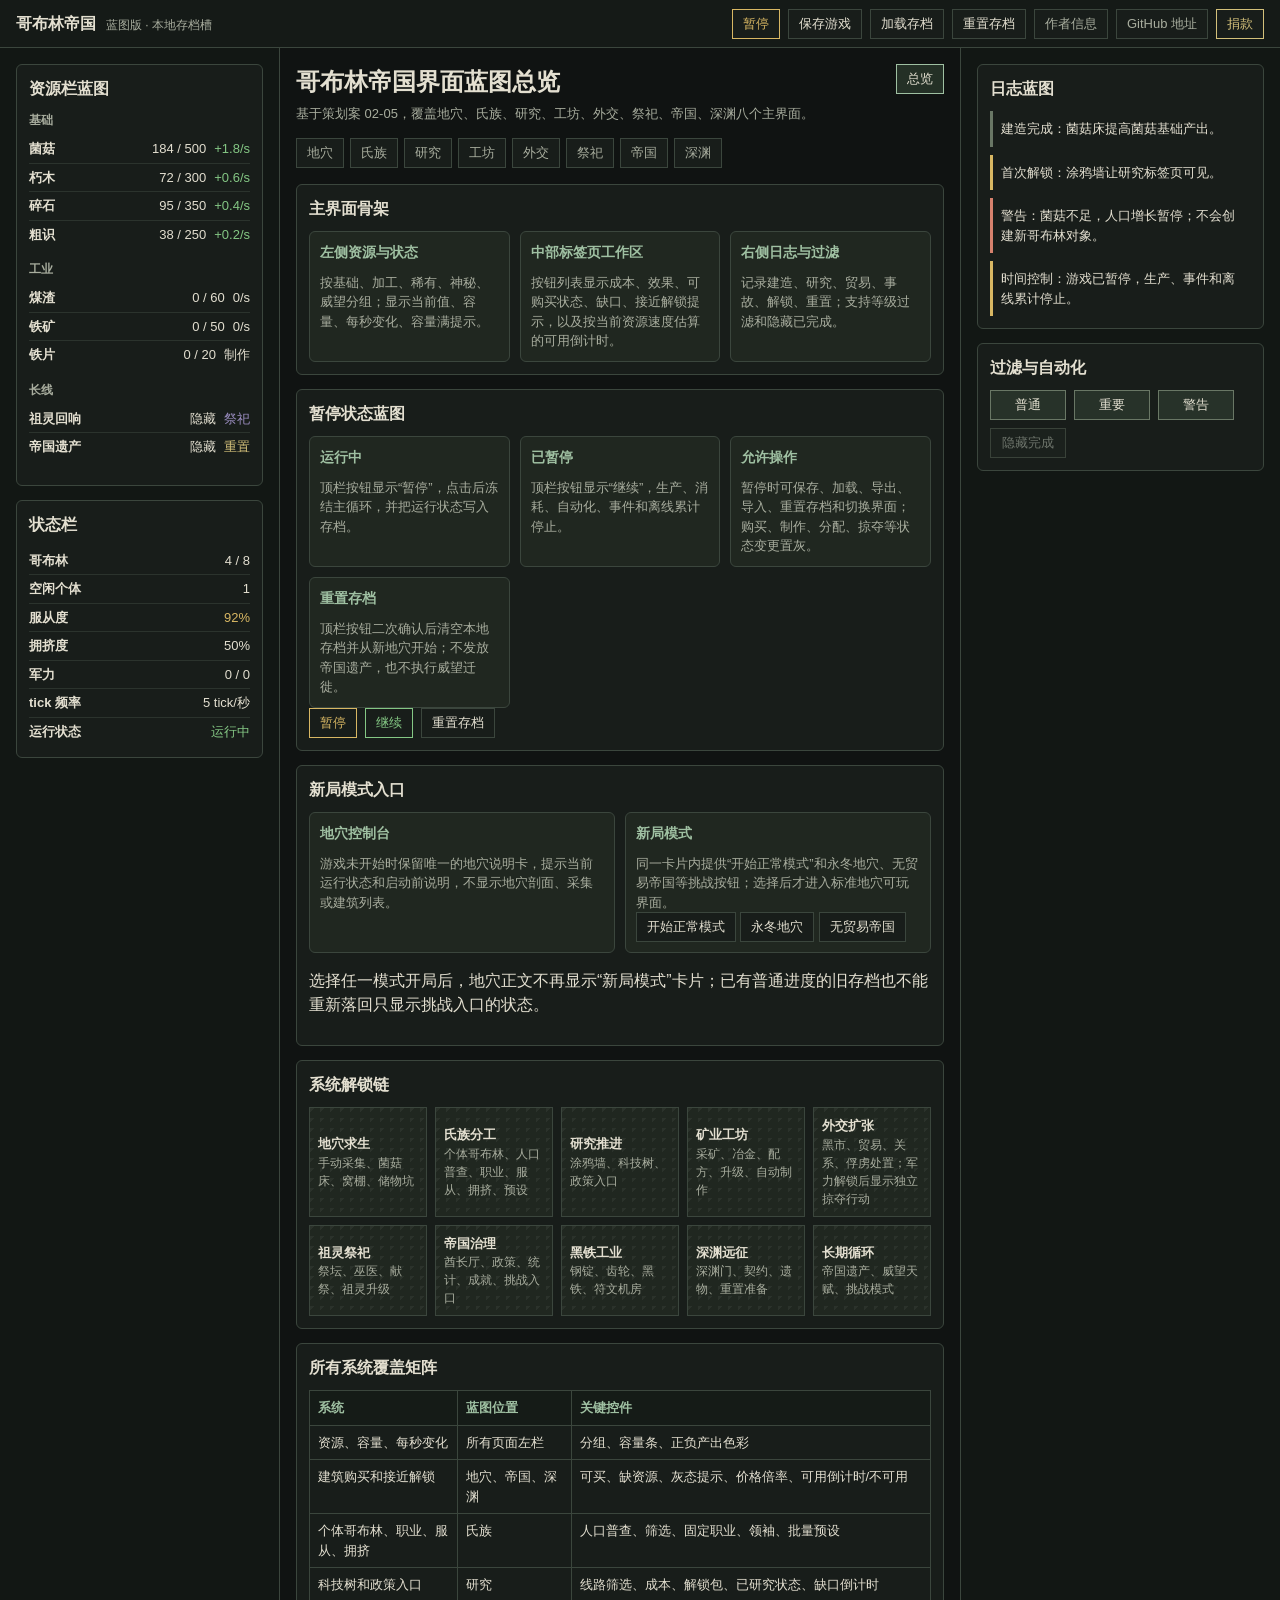
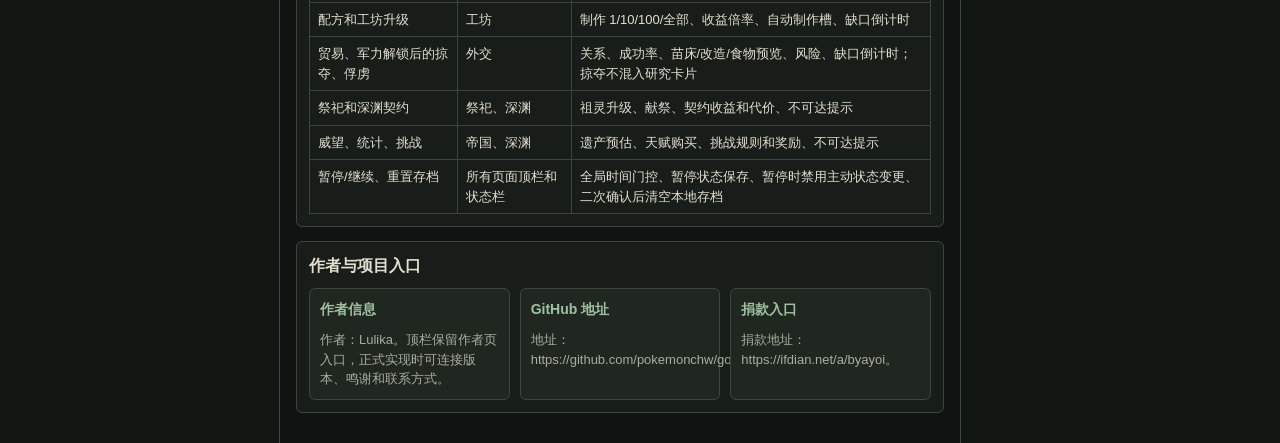
==== 蓝图/index.html @ 560ed14b "first commit" ====
<!doctype html>
<html lang="zh-CN">
<head>
    <meta charset="utf-8">
    <meta name="viewport" content="width=device-width, initial-scale=1">
    <title>哥布林帝国界面蓝图总览</title>
    <link rel="stylesheet" href="blueprint.css">
</head>
<body>
    <!-- 总览页：汇总所有系统入口、解锁关系和全局三栏框架。 -->
    <header class="global-topbar" aria-label="全局工具栏">
        <div class="brand-mark">
            <strong>哥布林帝国</strong>
            <span>蓝图版 · 本地存档槽</span>
        </div>
        <nav class="topbar-actions" aria-label="时间控制、存档与项目信息">
            <button class="topbar-button pause-toggle" type="button" aria-pressed="false">暂停</button>
            <button class="topbar-button" type="button">保存游戏</button>
            <button class="topbar-button" type="button">加载存档</button>
            <button class="topbar-button" type="button">重置存档</button>
            <a class="topbar-link" href="#author-info">作者信息</a>
            <a class="topbar-link" href="https://github.com/pokemonchw/goblin_empire" target="_blank" rel="noreferrer">GitHub 地址</a>
            <a class="topbar-link important" href="https://ifdian.net/a/byayoi" target="_blank" rel="noreferrer">捐款</a>
        </nav>
    </header>
    <div class="shell">
        <aside class="left-rail">
            <div class="section">
                <h2>资源栏蓝图</h2>
                <div class="resource-group">
                    <h3>基础</h3>
                    <div class="resource-row has-tooltip"><strong>菌菇</strong><span>184 / 500</span><span class="positive">+1.8/s</span><div class="resource-tooltip" role="tooltip"><h4>菌菇流量明细</h4><dl><div><dt>总产出速度</dt><dd>+2.4/秒</dd></div><div><dt>产出明细</dt><dd>菌菇床 +0.6，采菌工 +1.8</dd></div><div><dt>加成</dt><dd>滴水渠 +3%，菌潮 +50%</dd></div><div><dt>总消耗</dt><dd>-0.6/秒</dd></div><div><dt>消耗明细</dt><dd>人口口粮 -0.6</dd></div><div><dt>buff 明细</dt><dd>菌潮剩余 42 秒</dd></div><div><dt>最终产出</dt><dd>+1.8/秒</dd></div><div><dt>库存爆仓时间</dt><dd>约 2 分 56 秒</dd></div></dl></div></div>
                    <div class="resource-row"><strong>朽木</strong><span>72 / 300</span><span class="positive">+0.6/s</span></div>
                    <div class="resource-row"><strong>碎石</strong><span>95 / 350</span><span class="positive">+0.4/s</span></div>
                    <div class="resource-row"><strong>粗识</strong><span>38 / 250</span><span class="positive">+0.2/s</span></div>
                </div>
                <div class="resource-group">
                    <h3>工业</h3>
                    <div class="resource-row"><strong>煤渣</strong><span>0 / 60</span><span>0/s</span></div>
                    <div class="resource-row"><strong>铁矿</strong><span>0 / 50</span><span>0/s</span></div>
                    <div class="resource-row"><strong>铁片</strong><span>0 / 20</span><span>制作</span></div>
                </div>
                <div class="resource-group">
                    <h3>长线</h3>
                    <div class="resource-row"><strong>祖灵回响</strong><span>隐藏</span><span class="mystic">祭祀</span></div>
                    <div class="resource-row"><strong>帝国遗产</strong><span>隐藏</span><span class="prestige">重置</span></div>
                </div>
            </div>
            <div class="section">
                <h2>状态栏</h2>
                <div class="status-row"><strong>哥布林</strong><span>4 / 8</span></div>
                <div class="status-row"><strong>空闲个体</strong><span>1</span></div>
                <div class="status-row"><strong>服从度</strong><span class="warning">92%</span></div>
                <div class="status-row"><strong>拥挤度</strong><span>50%</span></div>
                <div class="status-row"><strong>军力</strong><span>0 / 0</span></div>
                <div class="status-row"><strong>tick 频率</strong><span>5 tick/秒</span></div>
                <div class="status-row"><strong>运行状态</strong><span class="positive">运行中</span></div>
            </div>
        </aside>

        <main class="workspace">
            <div class="topline">
                <div class="title-block">
                    <h1>哥布林帝国界面蓝图总览</h1>
                    <p>基于策划案 02-05，覆盖地穴、氏族、研究、工坊、外交、祭祀、帝国、深渊八个主界面。</p>
                </div>
                <a class="tab active" href="index.html">总览</a>
            </div>

            <nav class="tabs" aria-label="界面蓝图导航">
                <a class="tab" href="01-cavern.html">地穴</a>
                <a class="tab" href="02-clan.html">氏族</a>
                <a class="tab" href="03-research.html">研究</a>
                <a class="tab" href="04-workshop.html">工坊</a>
                <a class="tab" href="05-diplomacy.html">外交</a>
                <a class="tab" href="06-ritual.html">祭祀</a>
                <a class="tab" href="07-empire.html">帝国</a>
                <a class="tab" href="08-abyss.html">深渊</a>
            </nav>

            <section class="section">
                <h2>主界面骨架</h2>
                <div class="grid-3">
                    <div class="system-card">
                        <h3>左侧资源与状态</h3>
                        <p>按基础、加工、稀有、神秘、威望分组；显示当前值、容量、每秒变化、容量满提示。</p>
                    </div>
                    <div class="system-card">
                        <h3>中部标签页工作区</h3>
                        <p>按钮列表显示成本、效果、可购买状态、缺口、接近解锁提示，以及按当前资源速度估算的可用倒计时。</p>
                    </div>
                    <div class="system-card">
                        <h3>右侧日志与过滤</h3>
                        <p>记录建造、研究、贸易、事故、解锁、重置；支持等级过滤和隐藏已完成。</p>
                    </div>
                </div>
            </section>

            <section class="section">
                <h2>暂停状态蓝图</h2>
                <div class="grid-3">
                    <div class="system-card">
                        <h3>运行中</h3>
                        <p>顶栏按钮显示“暂停”，点击后冻结主循环，并把运行状态写入存档。</p>
                    </div>
                    <div class="system-card">
                        <h3>已暂停</h3>
                        <p>顶栏按钮显示“继续”，生产、消耗、自动化、事件和离线累计停止。</p>
                    </div>
                    <div class="system-card">
                        <h3>允许操作</h3>
                        <p>暂停时可保存、加载、导出、导入、重置存档和切换界面；购买、制作、分配、掠夺等状态变更置灰。</p>
                    </div>
                    <div class="system-card">
                        <h3>重置存档</h3>
                        <p>顶栏按钮二次确认后清空本地存档并从新地穴开始；不发放帝国遗产，也不执行威望迁徙。</p>
                    </div>
                </div>
                <div class="tool-row" aria-label="暂停状态按钮示例">
                    <button class="topbar-button pause-toggle" type="button" aria-pressed="false">暂停</button>
                    <button class="topbar-button pause-toggle" type="button" aria-pressed="true">继续</button>
                    <button class="topbar-button" type="button">重置存档</button>
                </div>
            </section>

            <section class="section">
                <h2>新局模式入口</h2>
                <div class="grid-2">
                    <div class="system-card">
                        <h3>地穴控制台</h3>
                        <p>游戏未开始时保留唯一的地穴说明卡，提示当前运行状态和启动前说明，不显示地穴剖面、采集或建筑列表。</p>
                    </div>
                    <div class="system-card">
                        <h3>新局模式</h3>
                        <p>同一卡片内提供“开始正常模式”和永冬地穴、无贸易帝国等挑战按钮；选择后才进入标准地穴可玩界面。</p>
                        <button class="topbar-button" type="button">开始正常模式</button>
                        <button class="topbar-button" type="button">永冬地穴</button>
                        <button class="topbar-button" type="button">无贸易帝国</button>
                    </div>
                </div>
                <p>选择任一模式开局后，地穴正文不再显示“新局模式”卡片；已有普通进度的旧存档也不能重新落回只显示挑战入口的状态。</p>
            </section>

            <section class="section">
                <h2>系统解锁链</h2>
                <div class="flow">
                    <div class="flow-node"><strong>地穴求生</strong><span>手动采集、菌菇床、窝棚、储物坑</span></div>
                    <div class="flow-node"><strong>氏族分工</strong><span>个体哥布林、人口普查、职业、服从、拥挤、预设</span></div>
                    <div class="flow-node"><strong>研究推进</strong><span>涂鸦墙、科技树、政策入口</span></div>
                    <div class="flow-node"><strong>矿业工坊</strong><span>采矿、冶金、配方、升级、自动制作</span></div>
                    <div class="flow-node"><strong>外交扩张</strong><span>黑市、贸易、关系、俘虏处置；军力解锁后显示独立掠夺行动</span></div>
                    <div class="flow-node"><strong>祖灵祭祀</strong><span>祭坛、巫医、献祭、祖灵升级</span></div>
                    <div class="flow-node"><strong>帝国治理</strong><span>酋长厅、政策、统计、成就、挑战入口</span></div>
                    <div class="flow-node"><strong>黑铁工业</strong><span>钢锭、齿轮、黑铁、符文机房</span></div>
                    <div class="flow-node"><strong>深渊远征</strong><span>深渊门、契约、遗物、重置准备</span></div>
                    <div class="flow-node"><strong>长期循环</strong><span>帝国遗产、威望天赋、挑战模式</span></div>
                </div>
            </section>

            <section class="section">
                <h2>所有系统覆盖矩阵</h2>
                <table class="table">
                    <thead>
                        <tr><th>系统</th><th>蓝图位置</th><th>关键控件</th></tr>
                    </thead>
                    <tbody>
                        <tr><td>资源、容量、每秒变化</td><td>所有页面左栏</td><td>分组、容量条、正负产出色彩</td></tr>
                        <tr><td>建筑购买和接近解锁</td><td>地穴、帝国、深渊</td><td>可买、缺资源、灰态提示、价格倍率、可用倒计时/不可用</td></tr>
                        <tr><td>个体哥布林、职业、服从、拥挤</td><td>氏族</td><td>人口普查、筛选、固定职业、领袖、批量预设</td></tr>
                        <tr><td>科技树和政策入口</td><td>研究</td><td>线路筛选、成本、解锁包、已研究状态、缺口倒计时</td></tr>
                        <tr><td>配方和工坊升级</td><td>工坊</td><td>制作 1/10/100/全部、收益倍率、自动制作槽、缺口倒计时</td></tr>
                        <tr><td>贸易、军力解锁后的掠夺、俘虏</td><td>外交</td><td>关系、成功率、苗床/改造/食物预览、风险、缺口倒计时；掠夺不混入研究卡片</td></tr>
                        <tr><td>祭祀和深渊契约</td><td>祭祀、深渊</td><td>祖灵升级、献祭、契约收益和代价、不可达提示</td></tr>
                        <tr><td>威望、统计、挑战</td><td>帝国、深渊</td><td>遗产预估、天赋购买、挑战规则和奖励、不可达提示</td></tr>
                        <tr><td>暂停/继续、重置存档</td><td>所有页面顶栏和状态栏</td><td>全局时间门控、暂停状态保存、暂停时禁用主动状态变更、二次确认后清空本地存档</td></tr>
                    </tbody>
                </table>
            </section>

            <section class="section" id="author-info">
                <h2>作者与项目入口</h2>
                <div class="grid-3">
                    <div class="system-card">
                        <h3>作者信息</h3>
                        <p>作者：Lulika。顶栏保留作者页入口，正式实现时可连接版本、鸣谢和联系方式。</p>
                    </div>
                    <div class="system-card">
                        <h3>GitHub 地址</h3>
                        <p>地址：https://github.com/pokemonchw/goblin_empire。</p>
                    </div>
                    <div class="system-card" id="donation-info">
                        <h3>捐款入口</h3>
                        <p>捐款地址：https://ifdian.net/a/byayoi。</p>
                    </div>
                </div>
            </section>
        </main>

        <aside class="right-rail">
            <div class="section">
                <h2>日志蓝图</h2>
                <div class="log-list">
                    <div class="log">建造完成：菌菇床提高菌菇基础产出。</div>
                    <div class="log important">首次解锁：涂鸦墙让研究标签页可见。</div>
                    <div class="log alert">警告：菌菇不足，人口增长暂停；不会创建新哥布林对象。</div>
                    <div class="log important">时间控制：游戏已暂停，生产、事件和离线累计停止。</div>
                </div>
            </div>
            <div class="section">
                <h2>过滤与自动化</h2>
                <div class="control-row">
                    <button class="btn">普通</button>
                    <button class="btn">重要</button>
                    <button class="btn">警告</button>
                    <button class="btn disabled">隐藏完成</button>
                </div>
            </div>
        </aside>
    </div>
</body>
</html>
---- 蓝图/blueprint.css ----
/* 哥布林帝国界面蓝图共享样式：定义三栏管理界面、按钮状态、系统流程和静态线框表现。 */
:root {
    --bg: #101312;
    --panel: #181d1a;
    --panel-2: #202720;
    --line: #3b463d;
    --line-strong: #697765;
    --text: #e3dfd0;
    --muted: #a8ad9e;
    --good: #84c784;
    --bad: #d6816d;
    --warn: #d8b763;
    --accent: #9fc0a2;
    --mystic: #9d8fc3;
    --prestige: #d3c07a;
}

* {
    box-sizing: border-box;
}

body {
    margin: 0;
    background: var(--bg);
    color: var(--text);
    font-family: "Microsoft YaHei", "PingFang SC", Arial, sans-serif;
    line-height: 1.5;
}

a {
    color: inherit;
}

.global-topbar {
    display: grid;
    grid-template-columns: minmax(210px, 1fr) auto;
    gap: 12px;
    align-items: center;
    min-height: 48px;
    padding: 8px 16px;
    border-bottom: 1px solid var(--line);
    background: #151a17;
}

.brand-mark {
    display: flex;
    flex-wrap: wrap;
    gap: 10px;
    align-items: baseline;
}

.brand-mark strong {
    font-size: 16px;
}

.brand-mark span {
    color: var(--muted);
    font-size: 12px;
}

.topbar-actions {
    display: flex;
    flex-wrap: wrap;
    gap: 8px;
    align-items: center;
    justify-content: flex-end;
}

.topbar-button,
.topbar-link {
    display: inline-flex;
    align-items: center;
    justify-content: center;
    min-height: 30px;
    padding: 4px 10px;
    border: 1px solid var(--line);
    background: var(--panel);
    color: var(--text);
    font: inherit;
    font-size: 13px;
    text-decoration: none;
}

.topbar-link {
    color: var(--muted);
}

.topbar-link.important {
    border-color: var(--prestige);
    color: var(--prestige);
}

.pause-toggle {
    border-color: var(--warn);
    color: var(--warn);
}

.pause-toggle[aria-pressed="true"] {
    border-color: var(--good);
    color: var(--good);
}

.shell {
    min-height: 100vh;
    display: grid;
    grid-template-columns: 280px minmax(520px, 1fr) 320px;
}

.left-rail,
.right-rail,
.workspace {
    padding: 16px;
}

.left-rail,
.right-rail {
    background: #121714;
    border-color: var(--line);
}

.left-rail {
    border-right: 1px solid var(--line);
}

.right-rail {
    border-left: 1px solid var(--line);
}

.topline {
    display: flex;
    align-items: flex-start;
    justify-content: space-between;
    gap: 16px;
    margin-bottom: 14px;
}

.title-block h1 {
    margin: 0 0 4px;
    font-size: 24px;
    letter-spacing: 0;
}

.title-block p,
.note {
    margin: 0;
    color: var(--muted);
    font-size: 13px;
}

.tabs {
    display: flex;
    flex-wrap: wrap;
    gap: 6px;
    margin: 12px 0 16px;
}

.tab {
    display: inline-flex;
    align-items: center;
    justify-content: center;
    min-height: 30px;
    padding: 4px 10px;
    border: 1px solid var(--line);
    background: var(--panel);
    color: var(--muted);
    text-decoration: none;
    font-size: 13px;
}

.tab.active {
    border-color: var(--accent);
    color: var(--text);
    background: #243026;
}

.section {
    margin-bottom: 14px;
    padding: 12px;
    background: var(--panel);
    border: 1px solid var(--line);
    border-radius: 6px;
}

.section h2,
.section h3 {
    margin: 0 0 10px;
    font-size: 16px;
    letter-spacing: 0;
}

.section h3 {
    font-size: 14px;
    color: var(--accent);
}

.grid-2,
.grid-3,
.grid-4 {
    display: grid;
    gap: 10px;
}

.grid-2 {
    grid-template-columns: repeat(2, minmax(0, 1fr));
}

.grid-3 {
    grid-template-columns: repeat(3, minmax(0, 1fr));
}

.grid-4 {
    grid-template-columns: repeat(4, minmax(0, 1fr));
}

.resource-group {
    margin-bottom: 12px;
}

.resource-group h3 {
    margin: 0 0 6px;
    color: var(--muted);
    font-size: 12px;
    font-weight: 700;
}

.resource-row,
.status-row,
.cost-row,
.effect-row,
.compact-row {
    display: grid;
    grid-template-columns: minmax(72px, 1fr) auto auto;
    gap: 8px;
    align-items: center;
    padding: 4px 0;
    border-bottom: 1px solid rgba(59, 70, 61, 0.55);
    font-size: 13px;
}

.resource-row {
    position: relative;
}

.resource-row.has-tooltip {
    cursor: help;
}

.resource-tooltip {
    position: absolute;
    left: calc(100% + 10px);
    top: 0;
    z-index: 10;
    display: none;
    width: min(360px, 70vw);
    border: 1px solid var(--line);
    background: var(--panel);
    padding: 10px;
    color: var(--text);
    box-shadow: 0 12px 28px rgba(0, 0, 0, 0.35);
}

.resource-row.has-tooltip:hover .resource-tooltip {
    display: block;
}

.resource-tooltip h4 {
    margin: 0 0 8px;
    color: var(--accent);
    font-size: 14px;
}

.resource-tooltip dl {
    margin: 0;
    display: grid;
    gap: 6px;
}

.resource-tooltip dl div {
    display: grid;
    grid-template-columns: 88px minmax(0, 1fr);
    gap: 8px;
}

.resource-tooltip dd {
    margin: 0;
    overflow-wrap: anywhere;
}

.compact-row {
    grid-template-columns: minmax(110px, 1fr) minmax(80px, auto);
}

.status-row {
    grid-template-columns: minmax(92px, 1fr) auto;
}

.resource-row:last-child,
.status-row:last-child,
.compact-row:last-child {
    border-bottom: 0;
}

.positive {
    color: var(--good);
}

.negative {
    color: var(--bad);
}

.warning {
    color: var(--warn);
}

.mystic {
    color: var(--mystic);
}

.prestige {
    color: var(--prestige);
}

.button-list {
    display: grid;
    gap: 8px;
}

.table-scroll {
    width: 100%;
    overflow-x: auto;
}

.action,
.card,
.system-card {
    border: 1px solid var(--line);
    background: var(--panel-2);
    border-radius: 6px;
    padding: 10px;
}

.action {
    display: grid;
    grid-template-columns: minmax(160px, 1fr) auto;
    gap: 10px;
    align-items: center;
}

.action.locked {
    opacity: 0.54;
    border-style: dashed;
}

.action.affordable {
    border-color: #71876a;
}

.action.danger {
    border-color: #87594e;
}

.action-title {
    display: flex;
    flex-wrap: wrap;
    gap: 8px;
    align-items: baseline;
    margin-bottom: 3px;
    font-weight: 700;
}

.action-title span,
.tag {
    display: inline-flex;
    align-items: center;
    min-height: 20px;
    padding: 1px 6px;
    border: 1px solid var(--line);
    color: var(--muted);
    font-size: 12px;
    font-weight: 400;
}

.action p,
.card p,
.system-card p {
    margin: 0;
    color: var(--muted);
    font-size: 13px;
}

.btn {
    min-width: 76px;
    min-height: 30px;
    border: 1px solid var(--line-strong);
    background: #273229;
    color: var(--text);
    font: inherit;
    font-size: 13px;
}

.btn[disabled],
.btn.disabled {
    color: #6d746b;
    border-color: #394239;
    background: #1b211d;
}

.tool-row,
.control-row {
    display: flex;
    flex-wrap: wrap;
    gap: 8px;
    align-items: center;
}

.goblin-list {
    display: grid;
    gap: 8px;
    margin-top: 10px;
}

.goblin-row {
    display: grid;
    grid-template-columns: minmax(150px, 1.1fr) minmax(210px, 1.4fr) auto;
    gap: 10px;
    align-items: center;
    padding: 10px;
    border: 1px solid var(--line);
    background: var(--panel-2);
}

.goblin-row.leader {
    border-color: var(--prestige);
}

.goblin-row.wounded {
    border-color: #87594e;
}

.goblin-row strong,
.goblin-row span {
    display: block;
}

.goblin-row > div > span,
.goblin-stats span {
    color: var(--muted);
    font-size: 12px;
}

.goblin-stats {
    display: flex;
    flex-wrap: wrap;
    gap: 6px;
}

.goblin-stats span {
    min-height: 22px;
    padding: 2px 6px;
    border: 1px solid var(--line);
    background: #151b17;
}

.input-box,
.select-box {
    min-height: 30px;
    padding: 4px 8px;
    border: 1px solid var(--line);
    background: #111611;
    color: var(--text);
    font-size: 13px;
}

.bar {
    height: 8px;
    overflow: hidden;
    background: #111611;
    border: 1px solid var(--line);
}

.bar > span {
    display: block;
    height: 100%;
    background: var(--accent);
}

.bar.warn > span {
    background: var(--warn);
}

.bar.bad > span {
    background: var(--bad);
}

.log-list {
    display: grid;
    gap: 8px;
    font-size: 13px;
}

.log {
    padding: 8px;
    border-left: 3px solid var(--line-strong);
    background: var(--panel);
}

.log.important {
    border-left-color: var(--warn);
}

.log.alert {
    border-left-color: var(--bad);
}

.flow {
    display: grid;
    grid-template-columns: repeat(5, minmax(0, 1fr));
    gap: 8px;
}

.flow-node {
    min-height: 74px;
    padding: 8px;
    display: flex;
    flex-direction: column;
    justify-content: center;
    border: 1px solid var(--line);
    background:
        linear-gradient(135deg, rgba(255, 255, 255, 0.05) 25%, transparent 25%),
        var(--panel-2);
    background-size: 10px 10px;
}

.flow-node strong {
    font-size: 13px;
}

.flow-node span {
    color: var(--muted);
    font-size: 12px;
}

.table {
    width: 100%;
    border-collapse: collapse;
    font-size: 13px;
}

.table th,
.table td {
    padding: 7px 8px;
    border: 1px solid var(--line);
    text-align: left;
    vertical-align: top;
}

.table th {
    color: var(--accent);
    background: #151b17;
}

.building-list {
    display: grid;
    gap: 6px;
}

.building-row {
    position: relative;
    display: grid;
    grid-template-columns: minmax(130px, 0.9fr) minmax(180px, 1.3fr) minmax(128px, 0.8fr) auto;
    gap: 10px;
    align-items: center;
    min-height: 42px;
    border-bottom: 1px solid rgba(59, 70, 61, 0.55);
    padding: 6px 0;
    cursor: help;
}

.building-main {
    display: flex;
    align-items: baseline;
    justify-content: space-between;
    gap: 10px;
}

.building-main span,
.building-cost,
.building-availability {
    color: var(--muted);
}

.building-cost {
    overflow-wrap: anywhere;
}

.building-row.affordable .building-availability {
    color: var(--good);
}

.building-tooltip {
    position: absolute;
    left: 10px;
    top: calc(100% + 6px);
    z-index: 12;
    display: none;
    width: min(380px, 70vw);
    border: 1px solid var(--line);
    background: var(--panel);
    padding: 10px;
    color: var(--text);
    box-shadow: 0 12px 28px rgba(0, 0, 0, 0.35);
}

.building-row:hover .building-tooltip {
    display: grid;
    gap: 6px;
}

.building-tooltip strong {
    color: var(--accent);
}

.building-tooltip span {
    color: var(--muted);
    overflow-wrap: anywhere;
}

.building-missing {
    display: inline;
    margin-left: 8px;
    color: var(--warn);
}

.wireframe {
    min-height: 130px;
    border: 1px solid var(--line);
    background:
        linear-gradient(90deg, rgba(159, 192, 162, 0.1) 1px, transparent 1px),
        linear-gradient(rgba(159, 192, 162, 0.1) 1px, transparent 1px),
        #141916;
    background-size: 18px 18px;
    padding: 10px;
}

.mini-map {
    display: grid;
    grid-template-columns: repeat(6, 1fr);
    grid-auto-rows: 34px;
    gap: 4px;
}

.mini-map div {
    border: 1px solid var(--line);
    background: #202720;
}

.mini-map .wide {
    grid-column: span 2;
}

.mini-map .tall {
    grid-row: span 2;
}

.mini-map .accent {
    border-color: var(--accent);
    background: #263429;
}

.mini-map .danger {
    border-color: #87594e;
    background: #31221f;
}

.formula {
    margin: 0;
    padding: 10px;
    overflow-x: auto;
    border: 1px solid var(--line);
    background: #111611;
    color: #d9d3bd;
    font-size: 12px;
}

@media (max-width: 1100px) {
    .shell {
        grid-template-columns: 240px minmax(0, 1fr);
    }

    .right-rail {
        grid-column: 1 / -1;
        border-left: 0;
        border-top: 1px solid var(--line);
    }

    .grid-3,
    .grid-4,
    .flow {
        grid-template-columns: repeat(2, minmax(0, 1fr));
    }
}

@media (max-width: 760px) {
    .global-topbar {
        grid-template-columns: 1fr;
    }

    .topbar-actions {
        justify-content: flex-start;
    }

    .shell,
    .grid-2,
    .grid-3,
    .grid-4,
    .flow {
        grid-template-columns: 1fr;
    }

    .left-rail {
        border-right: 0;
        border-bottom: 1px solid var(--line);
    }

    .action {
        grid-template-columns: 1fr;
    }

    .goblin-row {
        grid-template-columns: 1fr;
    }

    .building-row {
        grid-template-columns: 1fr;
        align-items: stretch;
    }

    .resource-tooltip {
        left: 0;
        top: calc(100% + 6px);
        width: min(100%, 360px);
    }

    .building-tooltip {
        width: min(320px, 75vw);
    }
}
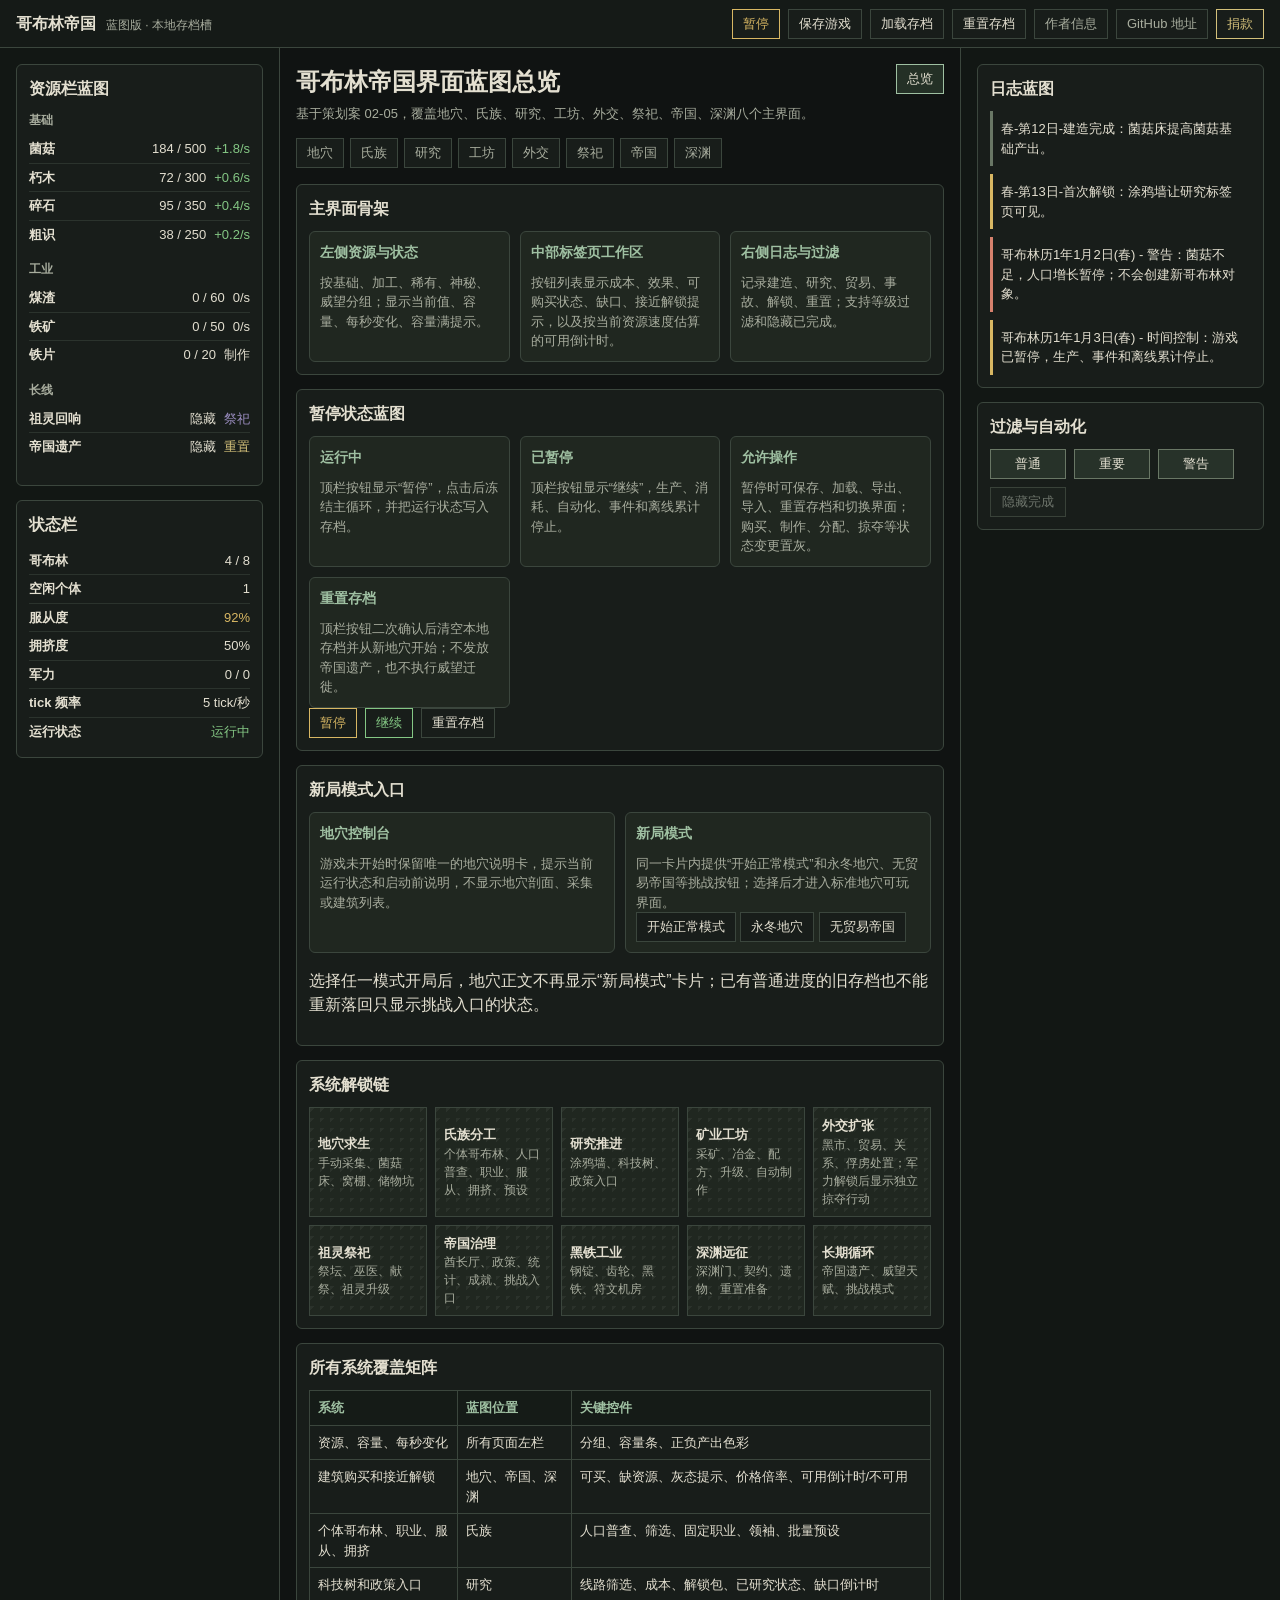
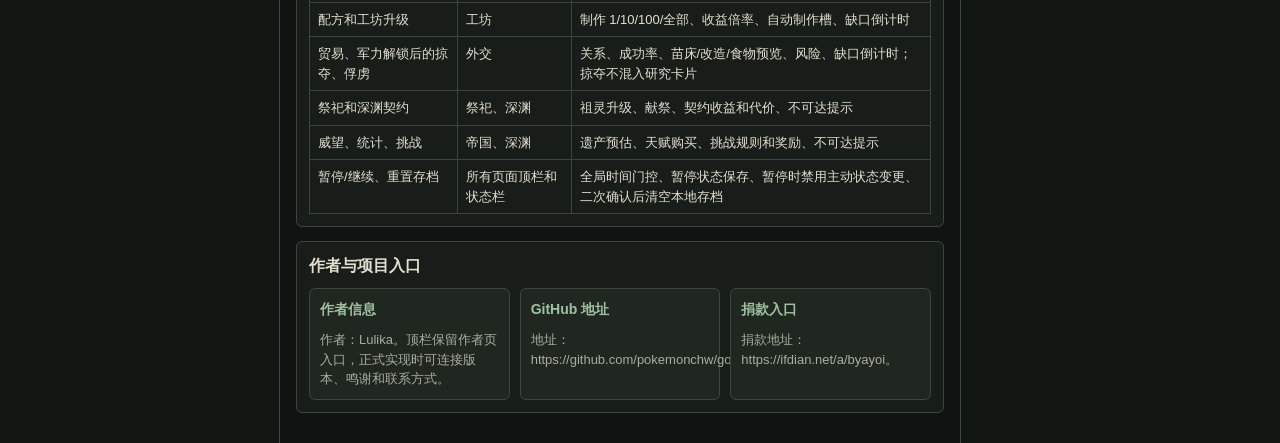
==== commit 344101df: "更新历法系统" ====
--- a/蓝图/index.html
+++ b/蓝图/index.html
@@ -200,10 +200,10 @@
             <div class="section">
                 <h2>日志蓝图</h2>
                 <div class="log-list">
-                    <div class="log">建造完成：菌菇床提高菌菇基础产出。</div>
-                    <div class="log important">首次解锁：涂鸦墙让研究标签页可见。</div>
-                    <div class="log alert">警告：菌菇不足，人口增长暂停；不会创建新哥布林对象。</div>
-                    <div class="log important">时间控制：游戏已暂停，生产、事件和离线累计停止。</div>
+                    <div class="log">春-第12日-建造完成：菌菇床提高菌菇基础产出。</div>
+                    <div class="log important">春-第13日-首次解锁：涂鸦墙让研究标签页可见。</div>
+                    <div class="log alert">哥布林历1年1月2日(春) - 警告：菌菇不足，人口增长暂停；不会创建新哥布林对象。</div>
+                    <div class="log important">哥布林历1年1月3日(春) - 时间控制：游戏已暂停，生产、事件和离线累计停止。</div>
                 </div>
             </div>
             <div class="section">
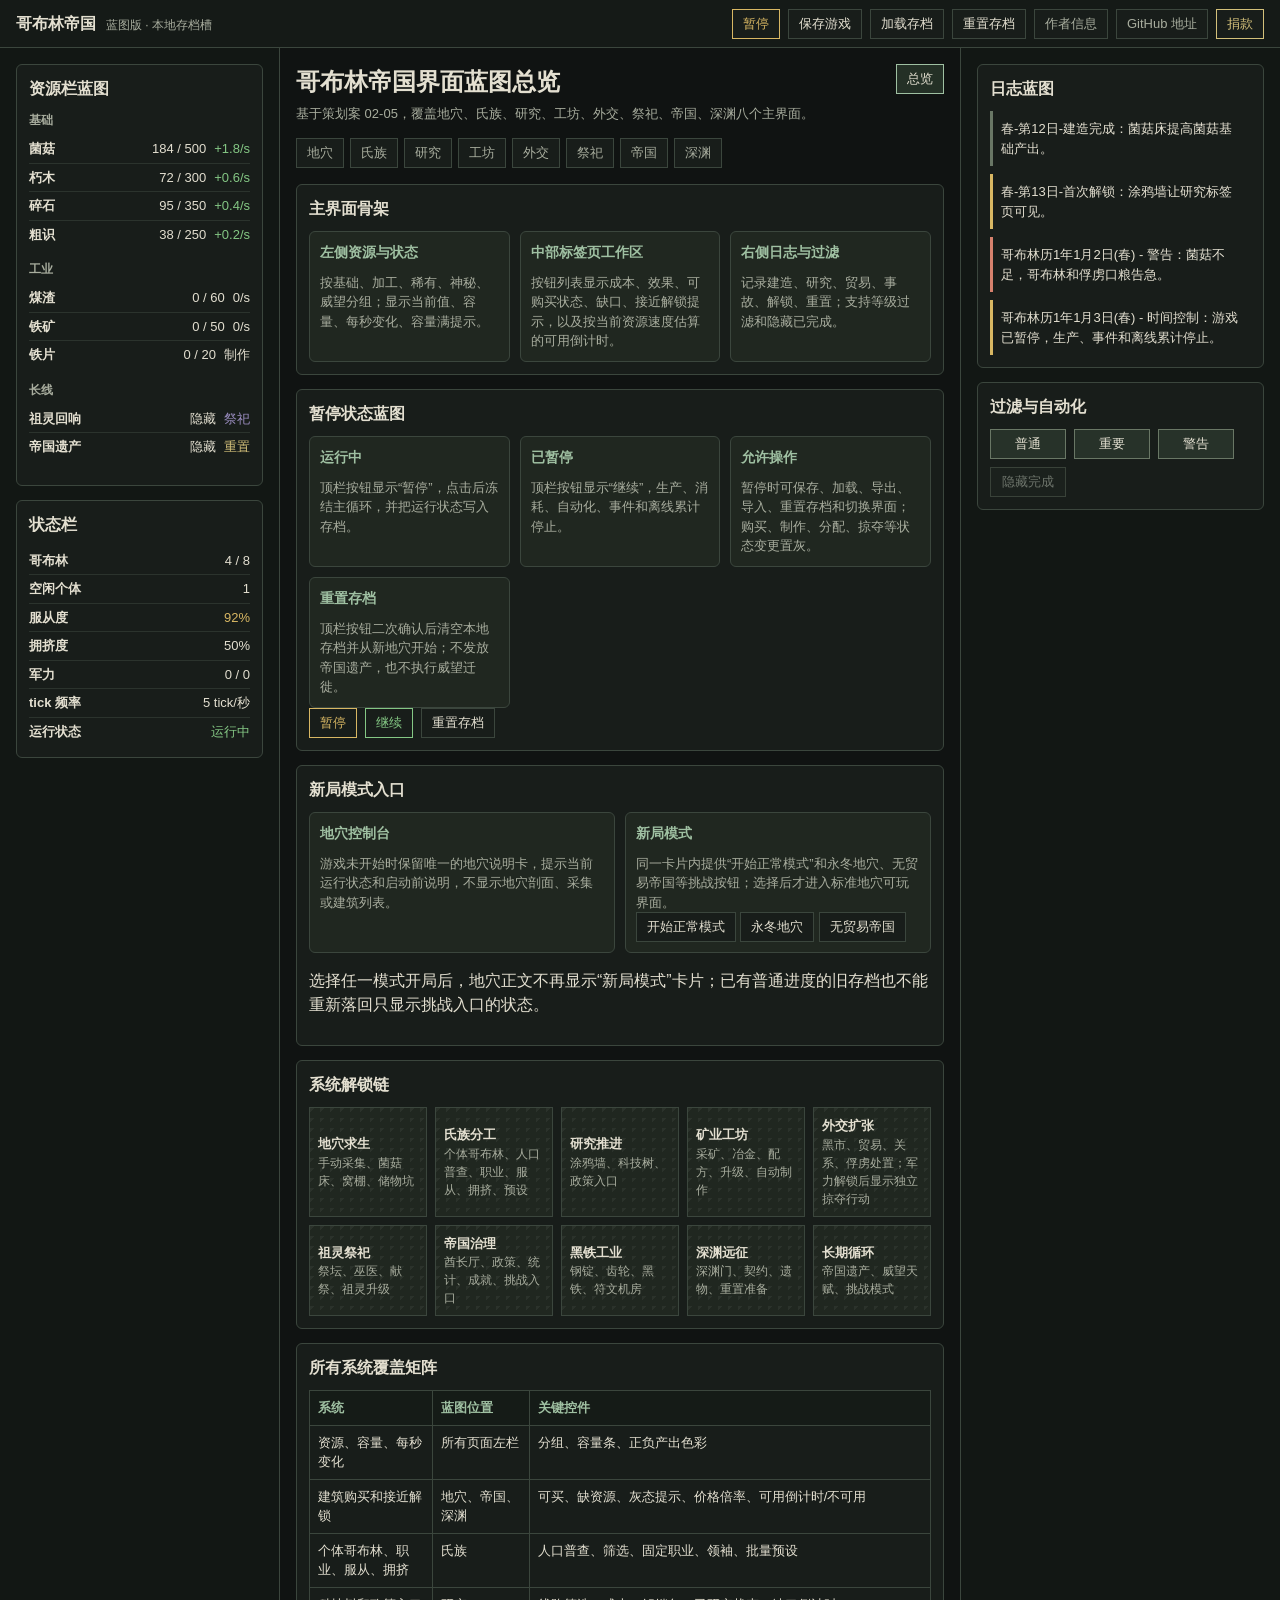
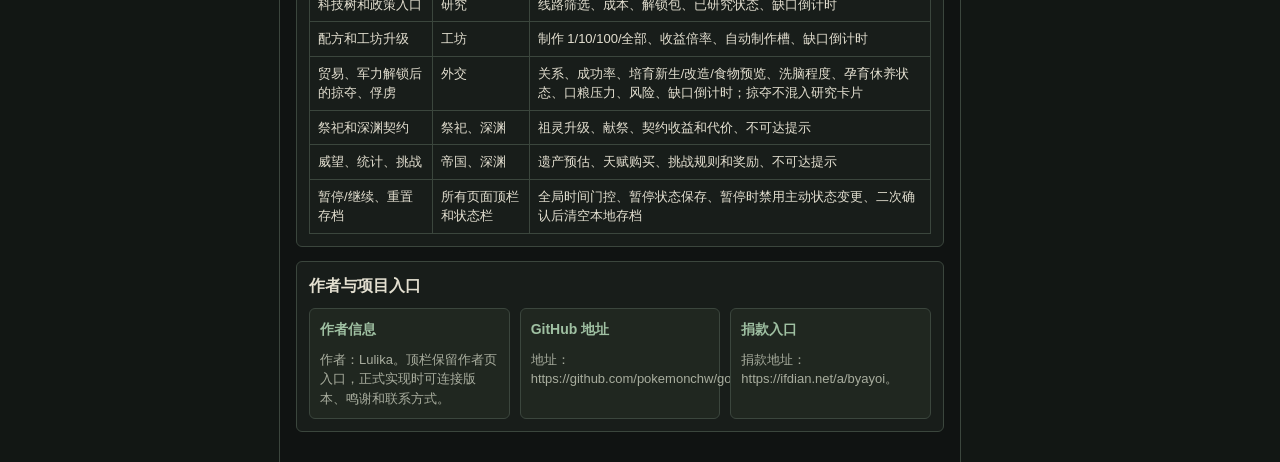
==== commit bb9e8496: "俘虏系统和步进时间优化" ====
--- a/蓝图/index.html
+++ b/蓝图/index.html
@@ -29,7 +29,7 @@
                 <h2>资源栏蓝图</h2>
                 <div class="resource-group">
                     <h3>基础</h3>
-                    <div class="resource-row has-tooltip"><strong>菌菇</strong><span>184 / 500</span><span class="positive">+1.8/s</span><div class="resource-tooltip" role="tooltip"><h4>菌菇流量明细</h4><dl><div><dt>总产出速度</dt><dd>+2.4/秒</dd></div><div><dt>产出明细</dt><dd>菌菇床 +0.6，采菌工 +1.8</dd></div><div><dt>加成</dt><dd>滴水渠 +3%，菌潮 +50%</dd></div><div><dt>总消耗</dt><dd>-0.6/秒</dd></div><div><dt>消耗明细</dt><dd>人口口粮 -0.6</dd></div><div><dt>buff 明细</dt><dd>菌潮剩余 42 秒</dd></div><div><dt>最终产出</dt><dd>+1.8/秒</dd></div><div><dt>库存爆仓时间</dt><dd>约 2 分 56 秒</dd></div></dl></div></div>
+                    <div class="resource-row has-tooltip"><strong>菌菇</strong><span>184 / 500</span><span class="positive">+1.8/s</span><div class="resource-tooltip" role="tooltip"><h4>菌菇流量明细</h4><dl><div><dt>总产出速度</dt><dd>+2.4/秒</dd></div><div><dt>产出明细</dt><dd>菌菇床 +0.6，采菌工 +1.8</dd></div><div><dt>加成</dt><dd>滴水渠 +3%，菌潮 +50%</dd></div><div><dt>总消耗</dt><dd>-0.6/秒</dd></div><div><dt>消耗明细</dt><dd>人口口粮：哥布林与俘虏 -0.6</dd></div><div><dt>buff 明细</dt><dd>菌潮剩余 42 秒</dd></div><div><dt>最终产出</dt><dd>+1.8/秒</dd></div><div><dt>库存爆仓时间</dt><dd>约 2 分 56 秒</dd></div></dl></div></div>
                     <div class="resource-row"><strong>朽木</strong><span>72 / 300</span><span class="positive">+0.6/s</span></div>
                     <div class="resource-row"><strong>碎石</strong><span>95 / 350</span><span class="positive">+0.4/s</span></div>
                     <div class="resource-row"><strong>粗识</strong><span>38 / 250</span><span class="positive">+0.2/s</span></div>
@@ -169,7 +169,7 @@
                         <tr><td>个体哥布林、职业、服从、拥挤</td><td>氏族</td><td>人口普查、筛选、固定职业、领袖、批量预设</td></tr>
                         <tr><td>科技树和政策入口</td><td>研究</td><td>线路筛选、成本、解锁包、已研究状态、缺口倒计时</td></tr>
                         <tr><td>配方和工坊升级</td><td>工坊</td><td>制作 1/10/100/全部、收益倍率、自动制作槽、缺口倒计时</td></tr>
-                        <tr><td>贸易、军力解锁后的掠夺、俘虏</td><td>外交</td><td>关系、成功率、苗床/改造/食物预览、风险、缺口倒计时；掠夺不混入研究卡片</td></tr>
+                        <tr><td>贸易、军力解锁后的掠夺、俘虏</td><td>外交</td><td>关系、成功率、培育新生/改造/食物预览、洗脑程度、孕育休养状态、口粮压力、风险、缺口倒计时；掠夺不混入研究卡片</td></tr>
                         <tr><td>祭祀和深渊契约</td><td>祭祀、深渊</td><td>祖灵升级、献祭、契约收益和代价、不可达提示</td></tr>
                         <tr><td>威望、统计、挑战</td><td>帝国、深渊</td><td>遗产预估、天赋购买、挑战规则和奖励、不可达提示</td></tr>
                         <tr><td>暂停/继续、重置存档</td><td>所有页面顶栏和状态栏</td><td>全局时间门控、暂停状态保存、暂停时禁用主动状态变更、二次确认后清空本地存档</td></tr>
@@ -202,7 +202,7 @@
                 <div class="log-list">
                     <div class="log">春-第12日-建造完成：菌菇床提高菌菇基础产出。</div>
                     <div class="log important">春-第13日-首次解锁：涂鸦墙让研究标签页可见。</div>
-                    <div class="log alert">哥布林历1年1月2日(春) - 警告：菌菇不足，人口增长暂停；不会创建新哥布林对象。</div>
+                    <div class="log alert">哥布林历1年1月2日(春) - 警告：菌菇不足，哥布林和俘虏口粮告急。</div>
                     <div class="log important">哥布林历1年1月3日(春) - 时间控制：游戏已暂停，生产、事件和离线累计停止。</div>
                 </div>
             </div>
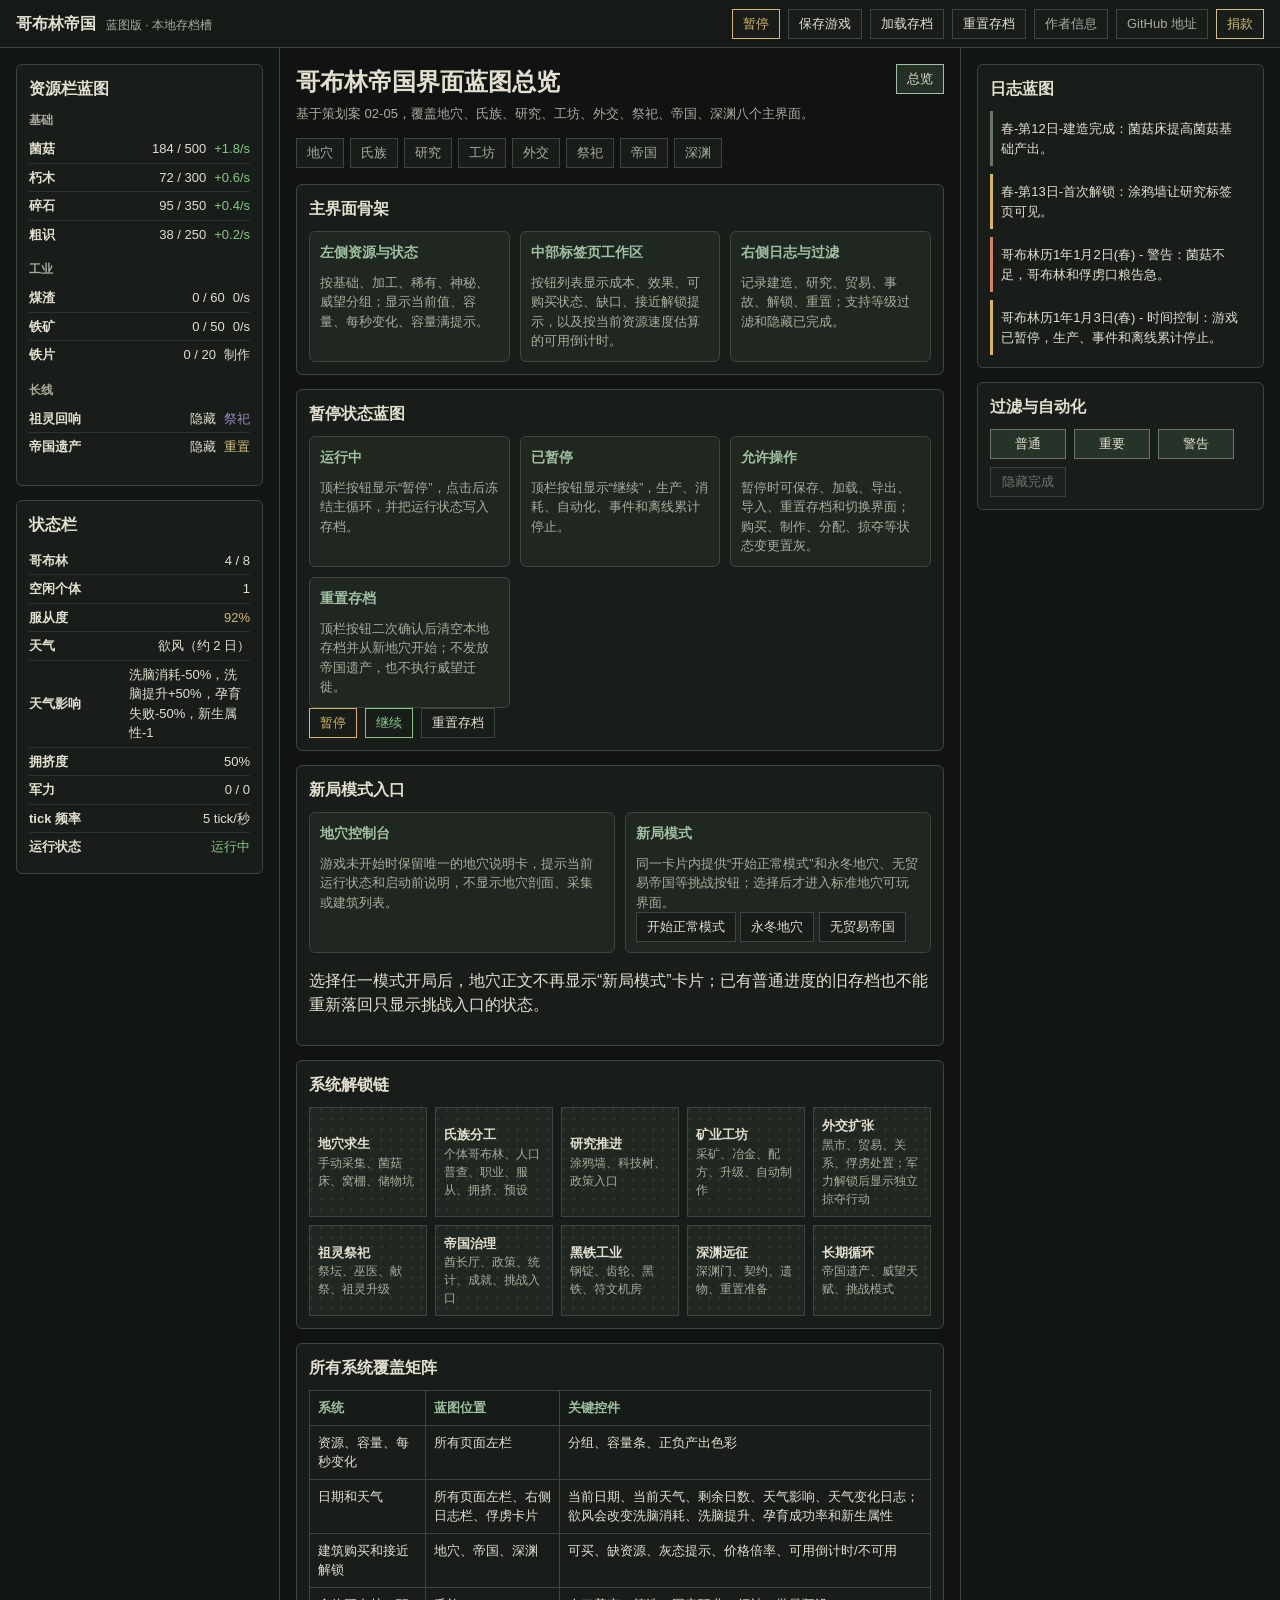
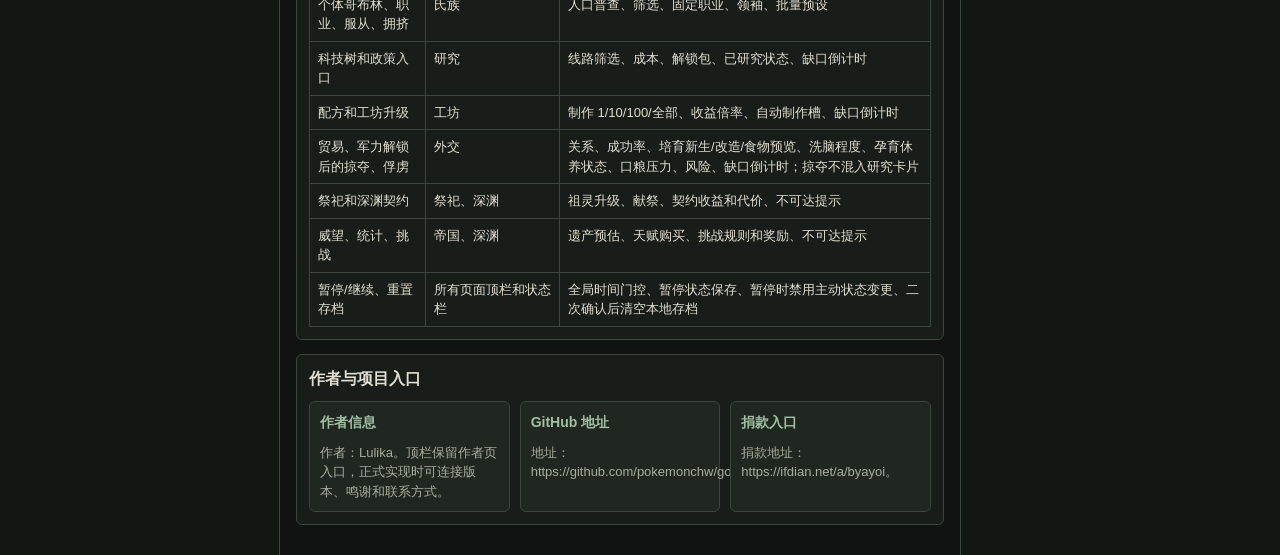
==== commit 1c4b165a: "天气系统" ====
--- a/蓝图/index.html
+++ b/蓝图/index.html
@@ -29,7 +29,7 @@
                 <h2>资源栏蓝图</h2>
                 <div class="resource-group">
                     <h3>基础</h3>
-                    <div class="resource-row has-tooltip"><strong>菌菇</strong><span>184 / 500</span><span class="positive">+1.8/s</span><div class="resource-tooltip" role="tooltip"><h4>菌菇流量明细</h4><dl><div><dt>总产出速度</dt><dd>+2.4/秒</dd></div><div><dt>产出明细</dt><dd>菌菇床 +0.6，采菌工 +1.8</dd></div><div><dt>加成</dt><dd>滴水渠 +3%，菌潮 +50%</dd></div><div><dt>总消耗</dt><dd>-0.6/秒</dd></div><div><dt>消耗明细</dt><dd>人口口粮：哥布林与俘虏 -0.6</dd></div><div><dt>buff 明细</dt><dd>菌潮剩余 42 秒</dd></div><div><dt>最终产出</dt><dd>+1.8/秒</dd></div><div><dt>库存爆仓时间</dt><dd>约 2 分 56 秒</dd></div></dl></div></div>
+                    <div class="resource-row has-tooltip"><strong>菌菇</strong><span>184 / 500</span><span class="positive">+1.8/s</span><div class="resource-tooltip" role="tooltip"><h4>菌菇流量明细</h4><dl><div><dt>总产出速度</dt><dd>+2.4/秒</dd></div><div><dt>产出明细</dt><dd>菌菇床 +0.6，采菌工 +1.8</dd></div><div><dt>加成</dt><dd>滴水渠 +3%，天气 x1.15，菌潮 +50%</dd></div><div><dt>总消耗</dt><dd>-0.6/秒</dd></div><div><dt>消耗明细</dt><dd>人口口粮：哥布林与俘虏 -0.6</dd></div><div><dt>buff 明细</dt><dd>菌潮剩余 42 秒</dd></div><div><dt>最终产出</dt><dd>+1.8/秒</dd></div><div><dt>库存爆仓时间</dt><dd>约 2 分 56 秒</dd></div></dl></div></div>
                     <div class="resource-row"><strong>朽木</strong><span>72 / 300</span><span class="positive">+0.6/s</span></div>
                     <div class="resource-row"><strong>碎石</strong><span>95 / 350</span><span class="positive">+0.4/s</span></div>
                     <div class="resource-row"><strong>粗识</strong><span>38 / 250</span><span class="positive">+0.2/s</span></div>
@@ -51,6 +51,8 @@
                 <div class="status-row"><strong>哥布林</strong><span>4 / 8</span></div>
                 <div class="status-row"><strong>空闲个体</strong><span>1</span></div>
                 <div class="status-row"><strong>服从度</strong><span class="warning">92%</span></div>
+                <div class="status-row"><strong>天气</strong><span>欲风（约 2 日）</span></div>
+                <div class="status-row"><strong>天气影响</strong><span>洗脑消耗-50%，洗脑提升+50%，孕育失败-50%，新生属性-1</span></div>
                 <div class="status-row"><strong>拥挤度</strong><span>50%</span></div>
                 <div class="status-row"><strong>军力</strong><span>0 / 0</span></div>
                 <div class="status-row"><strong>tick 频率</strong><span>5 tick/秒</span></div>
@@ -165,6 +167,7 @@
                     </thead>
                     <tbody>
                         <tr><td>资源、容量、每秒变化</td><td>所有页面左栏</td><td>分组、容量条、正负产出色彩</td></tr>
+                        <tr><td>日期和天气</td><td>所有页面左栏、右侧日志栏、俘虏卡片</td><td>当前日期、当前天气、剩余日数、天气影响、天气变化日志；欲风会改变洗脑消耗、洗脑提升、孕育成功率和新生属性</td></tr>
                         <tr><td>建筑购买和接近解锁</td><td>地穴、帝国、深渊</td><td>可买、缺资源、灰态提示、价格倍率、可用倒计时/不可用</td></tr>
                         <tr><td>个体哥布林、职业、服从、拥挤</td><td>氏族</td><td>人口普查、筛选、固定职业、领袖、批量预设</td></tr>
                         <tr><td>科技树和政策入口</td><td>研究</td><td>线路筛选、成本、解锁包、已研究状态、缺口倒计时</td></tr>
--- a/蓝图/blueprint.css
+++ b/蓝图/blueprint.css
@@ -576,6 +576,10 @@
     cursor: help;
 }
 
+.research-row {
+    grid-template-columns: minmax(120px, 0.9fr) minmax(86px, 0.55fr) minmax(180px, 1.3fr) minmax(128px, 0.8fr) auto;
+}
+
 .building-main {
     display: flex;
     align-items: baseline;
@@ -584,9 +588,14 @@
 }
 
 .building-main span,
+.research-line,
 .building-cost,
 .building-availability {
     color: var(--muted);
+}
+
+.research-line {
+    overflow-wrap: anywhere;
 }
 
 .building-cost {
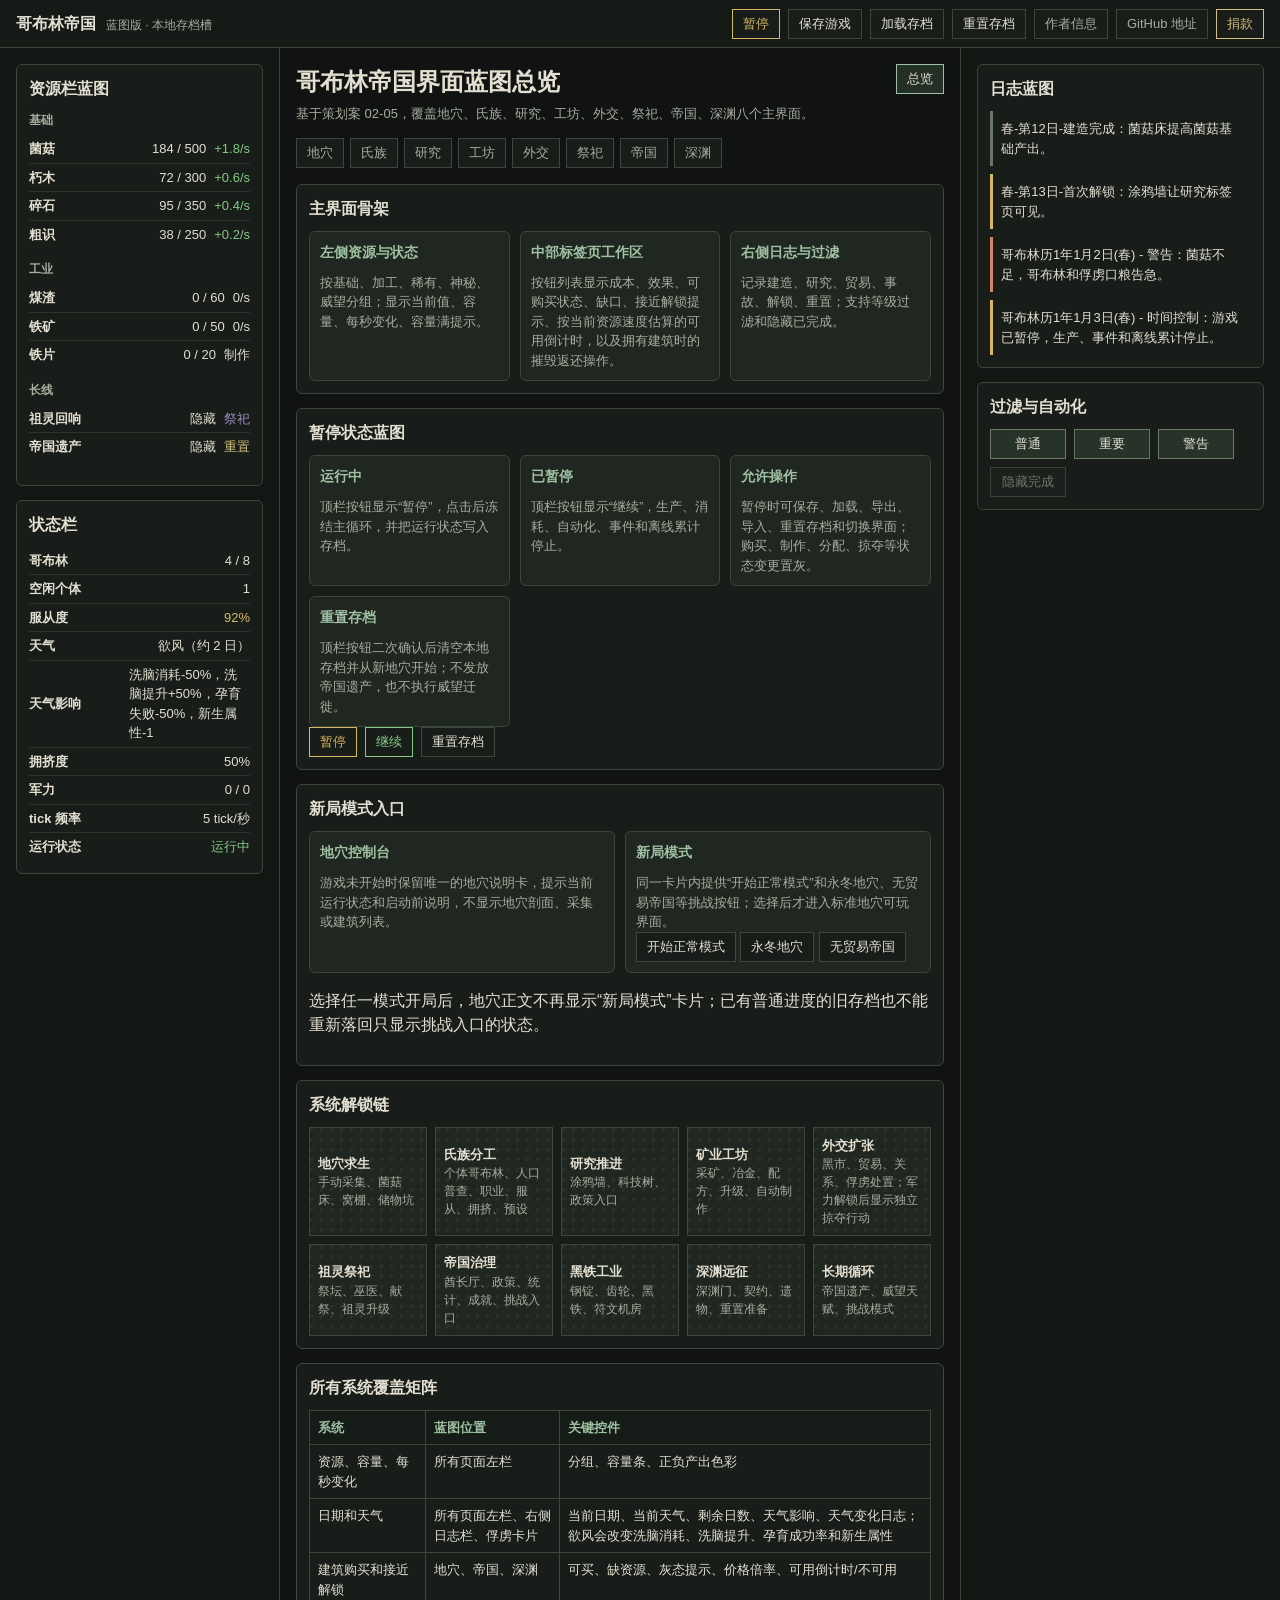
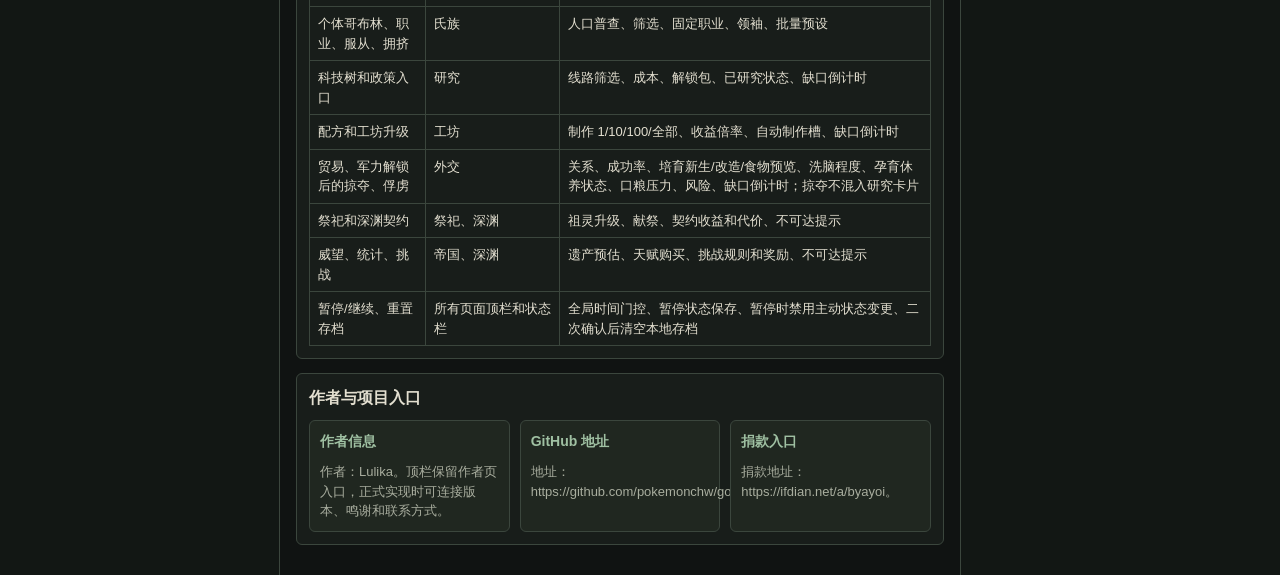
==== commit 423e516c: "摧毁建筑" ====
--- a/蓝图/index.html
+++ b/蓝图/index.html
@@ -89,7 +89,7 @@
                     </div>
                     <div class="system-card">
                         <h3>中部标签页工作区</h3>
-                        <p>按钮列表显示成本、效果、可购买状态、缺口、接近解锁提示，以及按当前资源速度估算的可用倒计时。</p>
+                        <p>按钮列表显示成本、效果、可购买状态、缺口、接近解锁提示、按当前资源速度估算的可用倒计时，以及拥有建筑时的摧毁返还操作。</p>
                     </div>
                     <div class="system-card">
                         <h3>右侧日志与过滤</h3>
--- a/蓝图/blueprint.css
+++ b/蓝图/blueprint.css
@@ -606,6 +606,22 @@
     color: var(--good);
 }
 
+.building-actions {
+    display: flex;
+    flex-wrap: wrap;
+    gap: 6px;
+    justify-content: flex-end;
+}
+
+.building-actions .btn {
+    min-width: 56px;
+}
+
+.danger-button {
+    border-color: rgba(201, 84, 74, 0.7);
+    color: #f0b5ae;
+}
+
 .building-tooltip {
     position: absolute;
     left: 10px;
@@ -744,6 +760,10 @@
         align-items: stretch;
     }
 
+    .building-actions {
+        justify-content: flex-start;
+    }
+
     .resource-tooltip {
         left: 0;
         top: calc(100% + 6px);
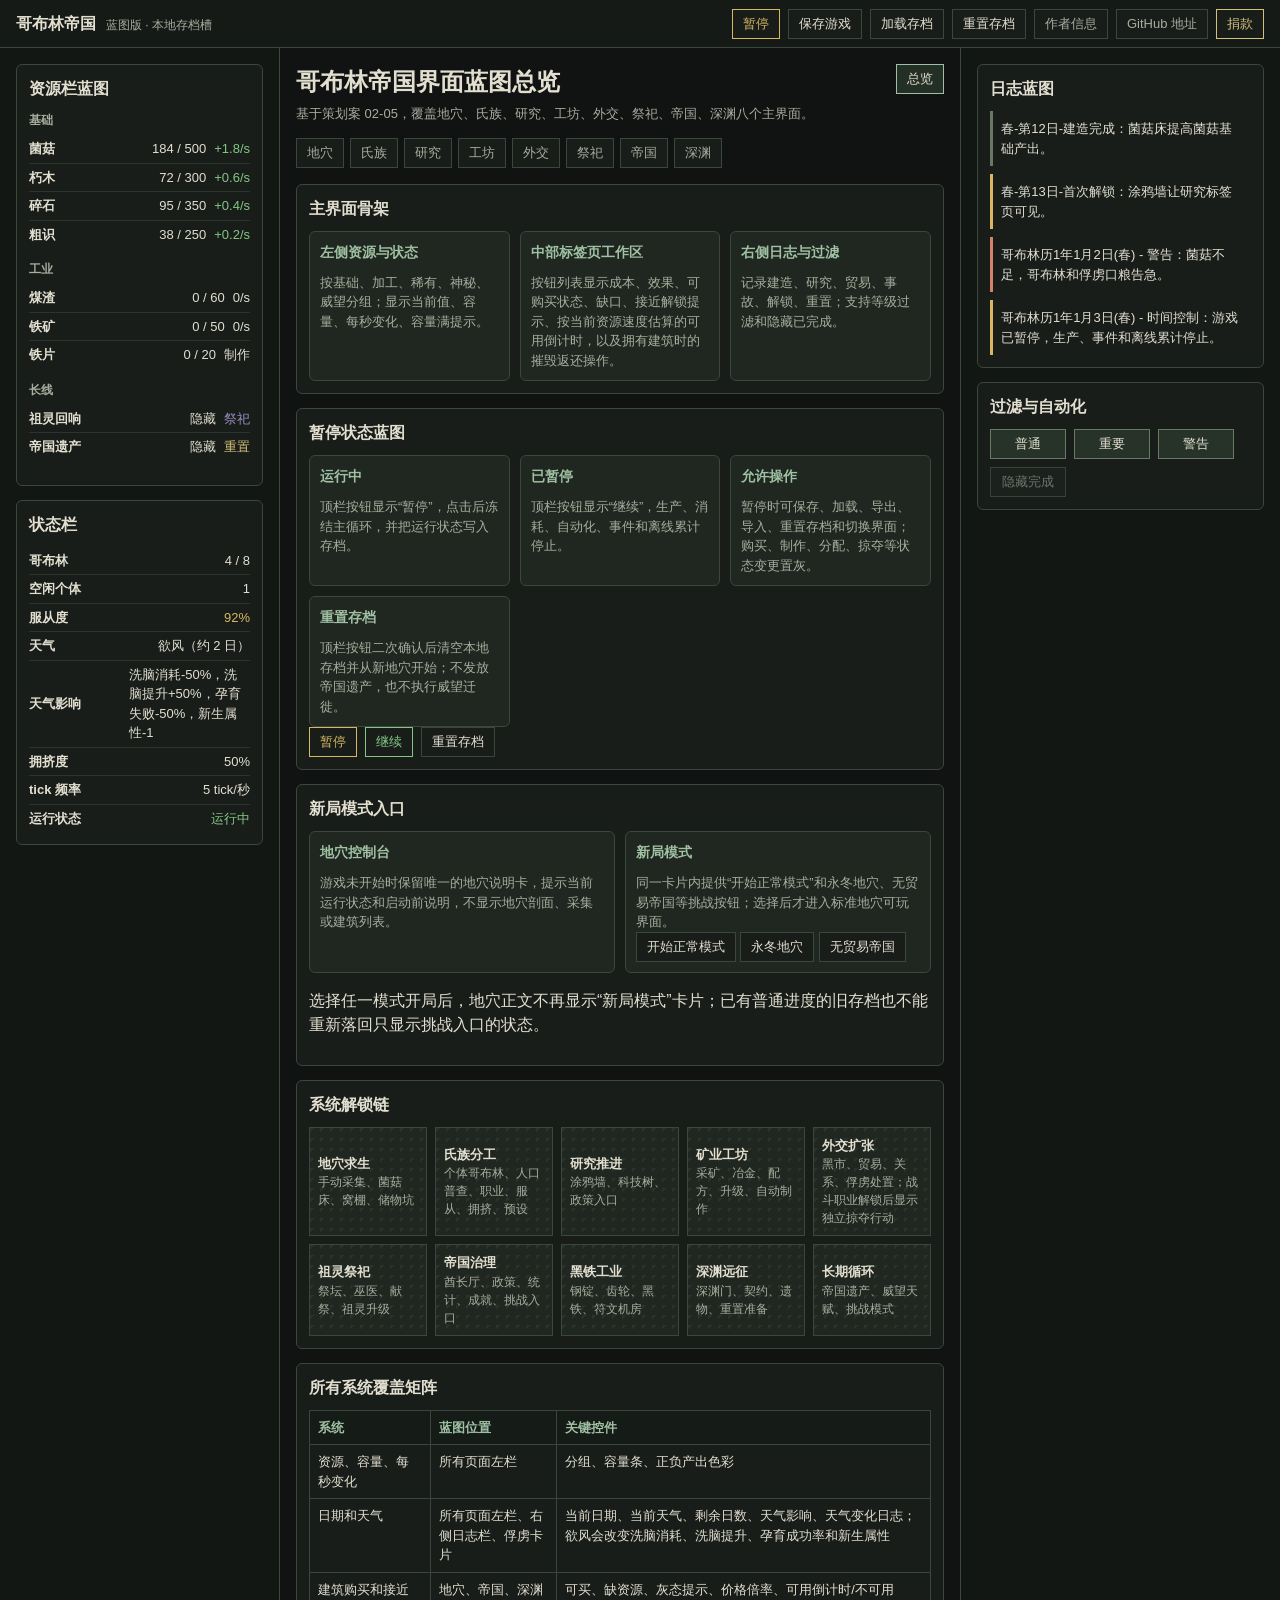
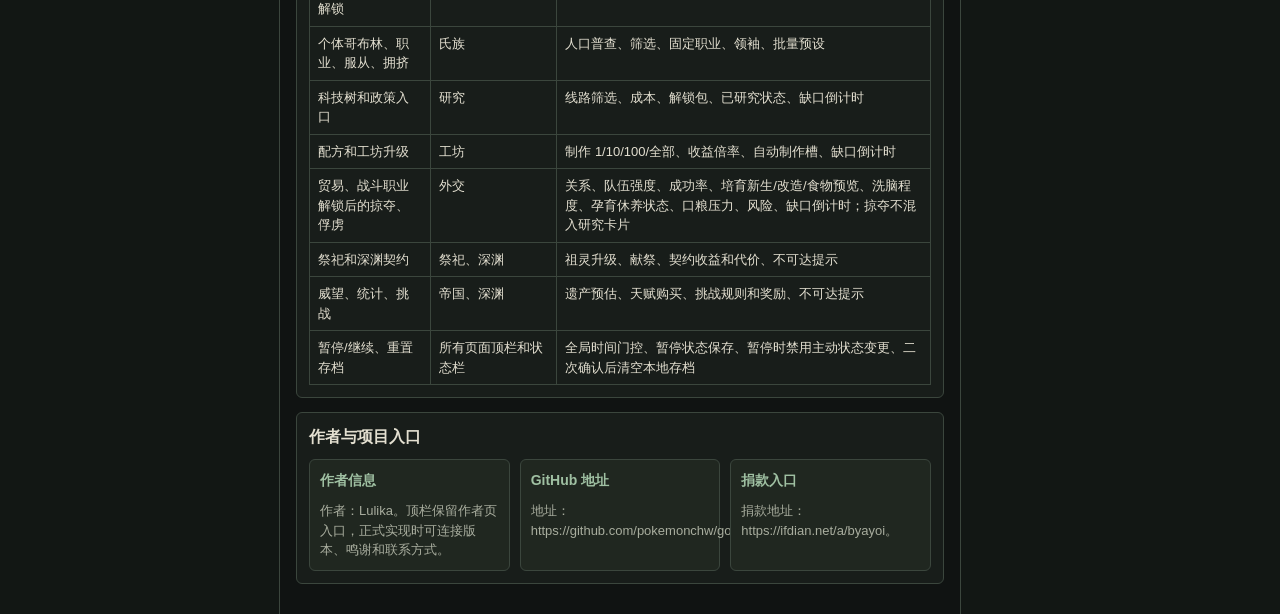
==== commit 4c048e74: "废弃军力系统" ====
--- a/蓝图/index.html
+++ b/蓝图/index.html
@@ -54,7 +54,6 @@
                 <div class="status-row"><strong>天气</strong><span>欲风（约 2 日）</span></div>
                 <div class="status-row"><strong>天气影响</strong><span>洗脑消耗-50%，洗脑提升+50%，孕育失败-50%，新生属性-1</span></div>
                 <div class="status-row"><strong>拥挤度</strong><span>50%</span></div>
-                <div class="status-row"><strong>军力</strong><span>0 / 0</span></div>
                 <div class="status-row"><strong>tick 频率</strong><span>5 tick/秒</span></div>
                 <div class="status-row"><strong>运行状态</strong><span class="positive">运行中</span></div>
             </div>
@@ -150,7 +149,7 @@
                     <div class="flow-node"><strong>氏族分工</strong><span>个体哥布林、人口普查、职业、服从、拥挤、预设</span></div>
                     <div class="flow-node"><strong>研究推进</strong><span>涂鸦墙、科技树、政策入口</span></div>
                     <div class="flow-node"><strong>矿业工坊</strong><span>采矿、冶金、配方、升级、自动制作</span></div>
-                    <div class="flow-node"><strong>外交扩张</strong><span>黑市、贸易、关系、俘虏处置；军力解锁后显示独立掠夺行动</span></div>
+                    <div class="flow-node"><strong>外交扩张</strong><span>黑市、贸易、关系、俘虏处置；战斗职业解锁后显示独立掠夺行动</span></div>
                     <div class="flow-node"><strong>祖灵祭祀</strong><span>祭坛、巫医、献祭、祖灵升级</span></div>
                     <div class="flow-node"><strong>帝国治理</strong><span>酋长厅、政策、统计、成就、挑战入口</span></div>
                     <div class="flow-node"><strong>黑铁工业</strong><span>钢锭、齿轮、黑铁、符文机房</span></div>
@@ -172,7 +171,7 @@
                         <tr><td>个体哥布林、职业、服从、拥挤</td><td>氏族</td><td>人口普查、筛选、固定职业、领袖、批量预设</td></tr>
                         <tr><td>科技树和政策入口</td><td>研究</td><td>线路筛选、成本、解锁包、已研究状态、缺口倒计时</td></tr>
                         <tr><td>配方和工坊升级</td><td>工坊</td><td>制作 1/10/100/全部、收益倍率、自动制作槽、缺口倒计时</td></tr>
-                        <tr><td>贸易、军力解锁后的掠夺、俘虏</td><td>外交</td><td>关系、成功率、培育新生/改造/食物预览、洗脑程度、孕育休养状态、口粮压力、风险、缺口倒计时；掠夺不混入研究卡片</td></tr>
+                        <tr><td>贸易、战斗职业解锁后的掠夺、俘虏</td><td>外交</td><td>关系、队伍强度、成功率、培育新生/改造/食物预览、洗脑程度、孕育休养状态、口粮压力、风险、缺口倒计时；掠夺不混入研究卡片</td></tr>
                         <tr><td>祭祀和深渊契约</td><td>祭祀、深渊</td><td>祖灵升级、献祭、契约收益和代价、不可达提示</td></tr>
                         <tr><td>威望、统计、挑战</td><td>帝国、深渊</td><td>遗产预估、天赋购买、挑战规则和奖励、不可达提示</td></tr>
                         <tr><td>暂停/继续、重置存档</td><td>所有页面顶栏和状态栏</td><td>全局时间门控、暂停状态保存、暂停时禁用主动状态变更、二次确认后清空本地存档</td></tr>
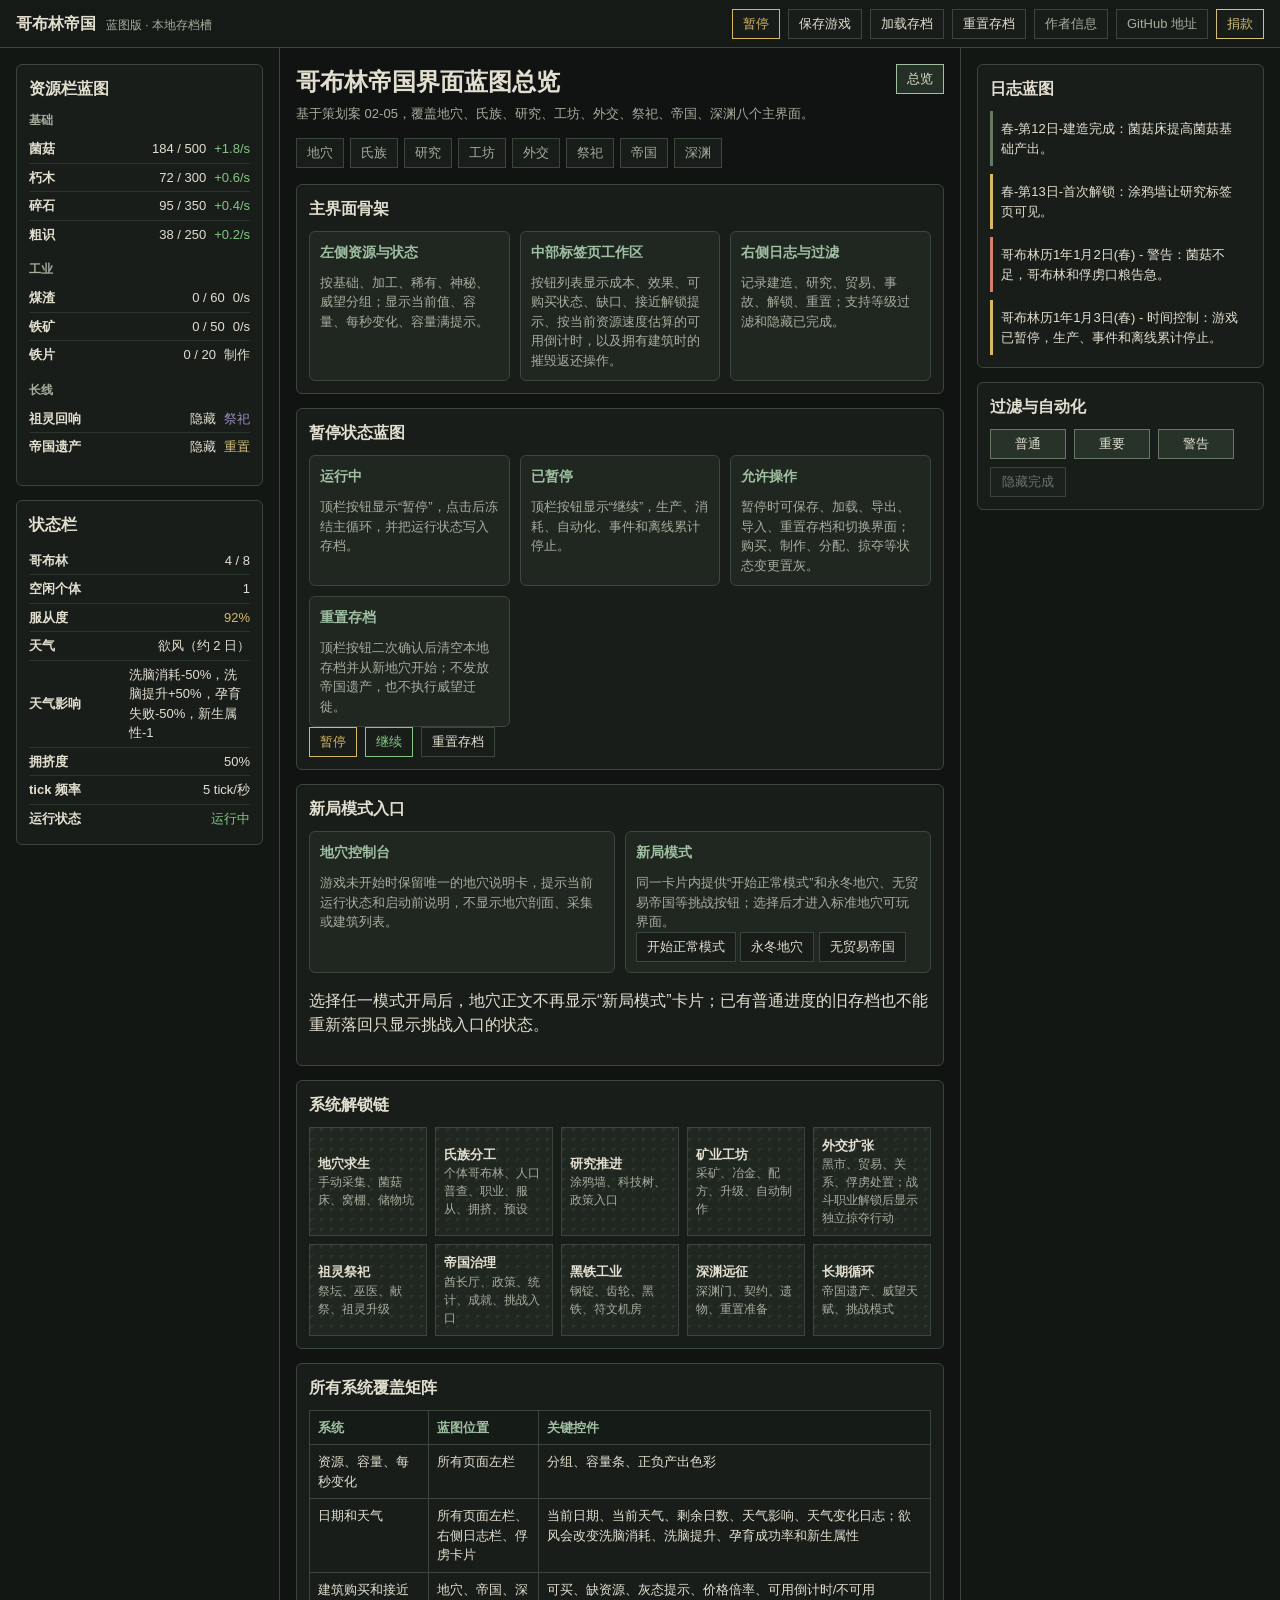
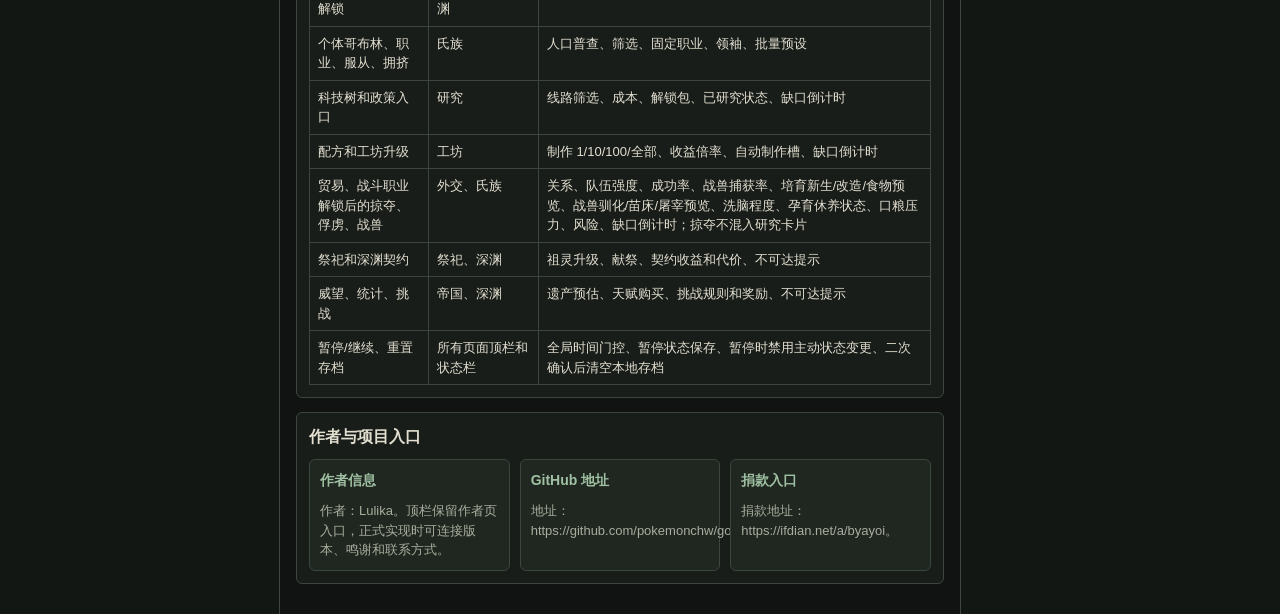
==== commit d578dd29: "战兽系统" ====
--- a/蓝图/index.html
+++ b/蓝图/index.html
@@ -171,7 +171,7 @@
                         <tr><td>个体哥布林、职业、服从、拥挤</td><td>氏族</td><td>人口普查、筛选、固定职业、领袖、批量预设</td></tr>
                         <tr><td>科技树和政策入口</td><td>研究</td><td>线路筛选、成本、解锁包、已研究状态、缺口倒计时</td></tr>
                         <tr><td>配方和工坊升级</td><td>工坊</td><td>制作 1/10/100/全部、收益倍率、自动制作槽、缺口倒计时</td></tr>
-                        <tr><td>贸易、战斗职业解锁后的掠夺、俘虏</td><td>外交</td><td>关系、队伍强度、成功率、培育新生/改造/食物预览、洗脑程度、孕育休养状态、口粮压力、风险、缺口倒计时；掠夺不混入研究卡片</td></tr>
+                        <tr><td>贸易、战斗职业解锁后的掠夺、俘虏、战兽</td><td>外交、氏族</td><td>关系、队伍强度、成功率、战兽捕获率、培育新生/改造/食物预览、战兽驯化/苗床/屠宰预览、洗脑程度、孕育休养状态、口粮压力、风险、缺口倒计时；掠夺不混入研究卡片</td></tr>
                         <tr><td>祭祀和深渊契约</td><td>祭祀、深渊</td><td>祖灵升级、献祭、契约收益和代价、不可达提示</td></tr>
                         <tr><td>威望、统计、挑战</td><td>帝国、深渊</td><td>遗产预估、天赋购买、挑战规则和奖励、不可达提示</td></tr>
                         <tr><td>暂停/继续、重置存档</td><td>所有页面顶栏和状态栏</td><td>全局时间门控、暂停状态保存、暂停时禁用主动状态变更、二次确认后清空本地存档</td></tr>
